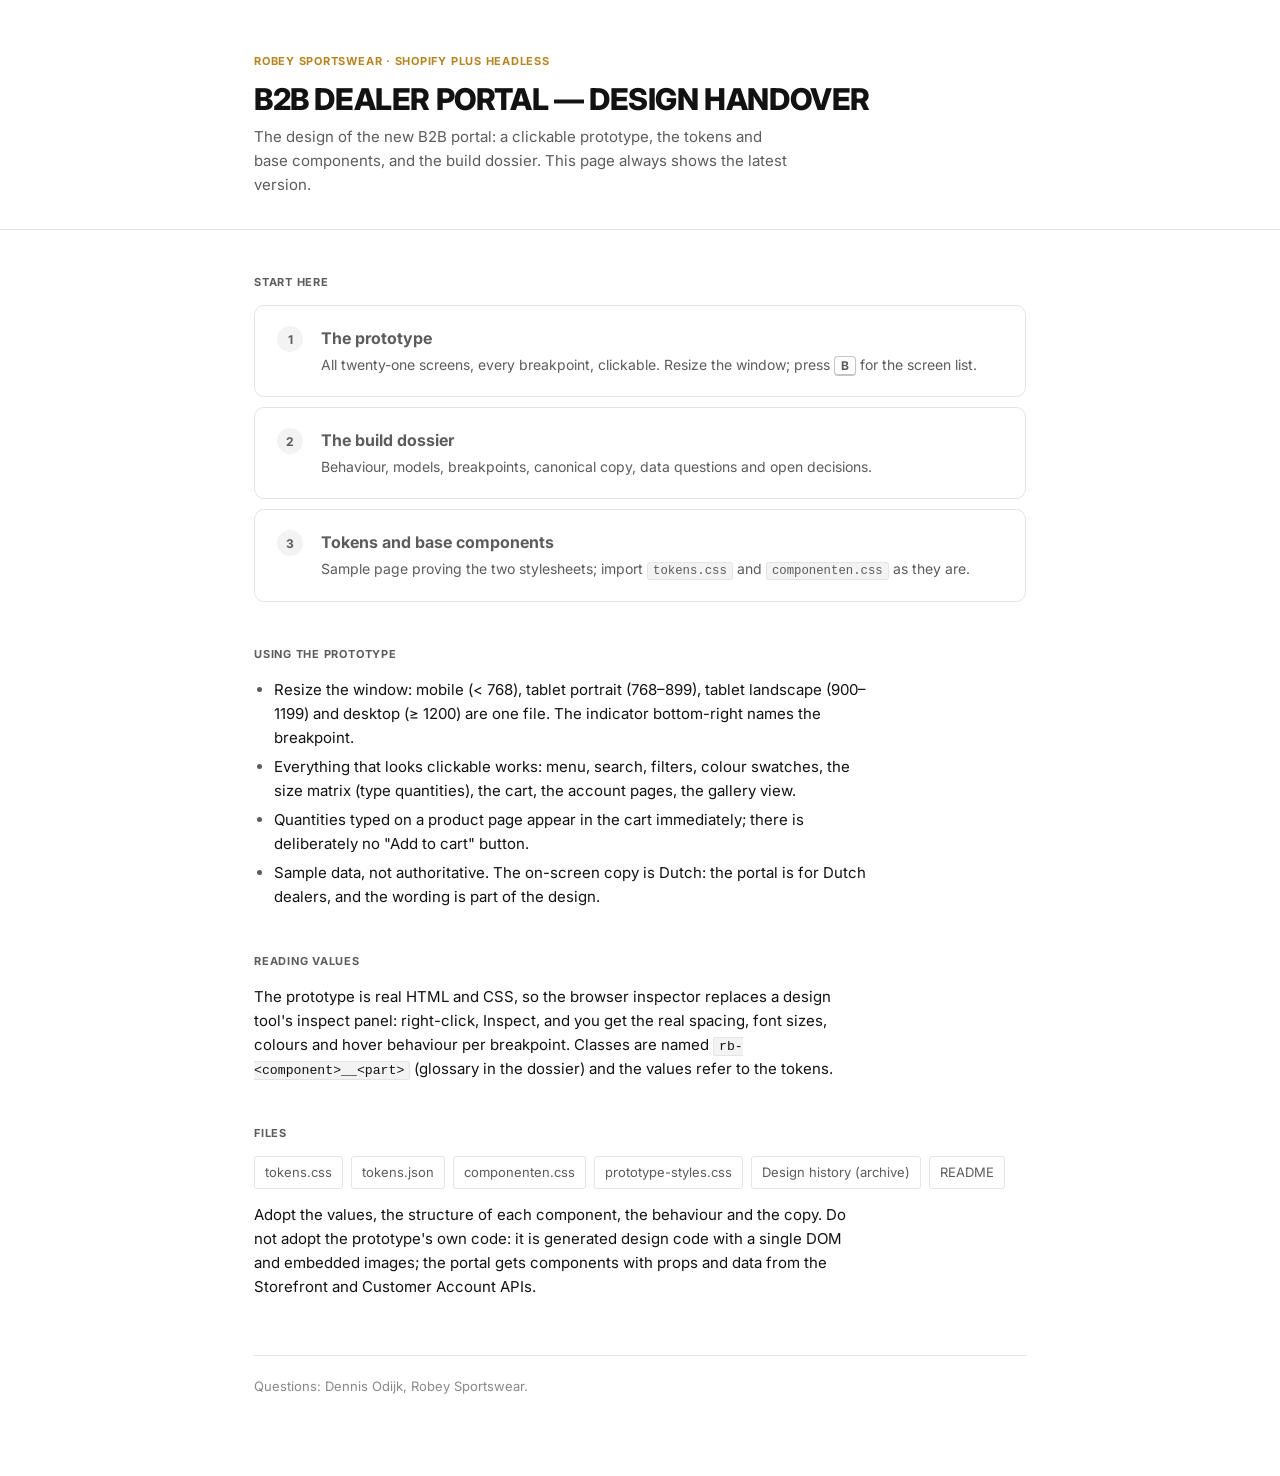
==== index.html @ eb7b760c "Design handover: prototype, build dossier, tokens and base components The prototype holds all twenty" ====
<!doctype html>
<html lang="en">
<meta charset="utf-8">
<title>Robey B2B — design handover</title>
<meta name="viewport" content="width=device-width, initial-scale=1">
<link rel="stylesheet" href="https://fonts.googleapis.com/css2?family=Inter:wght@400;500;600;700;800&display=swap">
<style>
  :root {
    --grond:#FFFFFF; --vlak:#F3F3F3; --lijn:#E4E4E4; --lijn2:#C4C4C4;
    --tekst:#121212; --tekst2:#5C5C5C; --tekst3:#898989; --goud:#B58521;
  }
  @media (prefers-color-scheme: dark) {
    :root:not([data-theme="light"]) { --grond:#121212; --vlak:#1C1C1C; --lijn:#2E2E2E; --lijn2:#444444; --tekst:#F3F3F3; --tekst2:#B0B0B0; --tekst3:#898989; --goud:#C9974A; }
  }
  :root[data-theme="dark"] { --grond:#121212; --vlak:#1C1C1C; --lijn:#2E2E2E; --lijn2:#444444; --tekst:#F3F3F3; --tekst2:#B0B0B0; --tekst3:#898989; --goud:#C9974A; }
  * { box-sizing:border-box; }
  body { margin:0; background:var(--grond); color:var(--tekst); font-family:'Inter','Helvetica Neue',Helvetica,Arial,sans-serif; font-size:15px; line-height:1.6; -webkit-font-smoothing:antialiased; }
  .wrap { max-width:820px; margin:0 auto; padding:0 24px 80px; }
  header { border-bottom:1px solid var(--lijn); margin-bottom:40px; }
  header .wrap { padding-top:48px; padding-bottom:32px; }
  .vlag { display:inline-block; font-size:11px; font-weight:700; letter-spacing:.07em; text-transform:uppercase; color:var(--goud); margin-bottom:10px; }
  h1 { font-size:30px; line-height:36px; font-weight:800; letter-spacing:-0.4px; text-transform:uppercase; margin:0 0 8px; }
  .sub { color:var(--tekst2); margin:0; max-width:60ch; }
  h2 { font-size:11px; font-weight:700; letter-spacing:.07em; text-transform:uppercase; color:var(--tekst2); margin:44px 0 14px; }
  p { margin:0 0 14px; max-width:68ch; }
  a { color:inherit; }
  .kaart { display:flex; gap:18px; align-items:flex-start; padding:20px 22px; border:1px solid var(--lijn); border-radius:10px; text-decoration:none; margin-bottom:10px; }
  .kaart:hover { border-color:var(--lijn2); background:var(--vlak); }
  .kaart .nr { flex-shrink:0; width:26px; height:26px; border-radius:999px; background:var(--vlak); color:var(--tekst2); font-size:12px; font-weight:700; display:flex; align-items:center; justify-content:center; }
  .kaart b { display:block; font-size:16px; font-weight:700; margin-bottom:2px; }
  .kaart span { display:block; color:var(--tekst2); font-size:14px; }
  ul { margin:0 0 14px; padding-left:20px; max-width:68ch; }
  li { margin:5px 0; }
  li::marker { color:var(--tekst2); }
  code { font-family:ui-monospace,SFMono-Regular,Menlo,Consolas,monospace; font-size:.88em; background:var(--vlak); border:1px solid var(--lijn); border-radius:3px; padding:1px 5px; }
  kbd { font-family:inherit; font-size:12px; font-weight:700; border:1px solid var(--lijn2); border-bottom-width:2px; border-radius:4px; padding:1px 6px; }
  .bestanden { display:flex; flex-wrap:wrap; gap:8px; margin-bottom:14px; }
  .bestanden a { font-size:13px; text-decoration:none; border:1px solid var(--lijn); border-radius:3px; padding:5px 10px; color:var(--tekst2); }
  .bestanden a:hover { border-color:var(--lijn2); color:var(--tekst); }
  footer { border-top:1px solid var(--lijn); margin-top:56px; padding-top:20px; color:var(--tekst3); font-size:13px; }
</style>

<header><div class="wrap">
  <span class="vlag">Robey Sportswear · Shopify Plus headless</span>
  <h1>B2B dealer portal — design handover</h1>
  <p class="sub">The design of the new B2B portal: a clickable prototype, the tokens and base components, and the build dossier. This page always shows the latest version.</p>
</div></header>

<div class="wrap">

  <h2>Start here</h2>

  <a class="kaart" href="prototype-responsive.html">
    <span class="nr">1</span>
    <span><b>The prototype</b><span>All twenty-one screens, every breakpoint, clickable. Resize the window; press <kbd>B</kbd> for the screen list.</span></span>
  </a>
  <a class="kaart" href="dossier.html">
    <span class="nr">2</span>
    <span><b>The build dossier</b><span>Behaviour, models, breakpoints, canonical copy, data questions and open decisions.</span></span>
  </a>
  <a class="kaart" href="code/voorbeeld.html">
    <span class="nr">3</span>
    <span><b>Tokens and base components</b><span>Sample page proving the two stylesheets; import <code>tokens.css</code> and <code>componenten.css</code> as they are.</span></span>
  </a>

  <h2>Using the prototype</h2>
  <ul>
    <li>Resize the window: mobile (&lt; 768), tablet portrait (768–899), tablet landscape (900–1199) and desktop (≥ 1200) are one file. The indicator bottom-right names the breakpoint.</li>
    <li>Everything that looks clickable works: menu, search, filters, colour swatches, the size matrix (type quantities), the cart, the account pages, the gallery view.</li>
    <li>Quantities typed on a product page appear in the cart immediately; there is deliberately no "Add to cart" button.</li>
    <li>Sample data, not authoritative. The on-screen copy is Dutch: the portal is for Dutch dealers, and the wording is part of the design.</li>
  </ul>

  <h2>Reading values</h2>
  <p>The prototype is real HTML and CSS, so the browser inspector replaces a design tool's inspect panel: right-click, Inspect, and you get the real spacing, font sizes, colours and hover behaviour per breakpoint. Classes are named <code>rb-&lt;component&gt;__&lt;part&gt;</code> (glossary in the dossier) and the values refer to the tokens.</p>

  <h2>Files</h2>
  <div class="bestanden">
    <a href="code/tokens.css">tokens.css</a>
    <a href="code/tokens.json">tokens.json</a>
    <a href="code/componenten.css">componenten.css</a>
    <a href="code/prototype-styles.css">prototype-styles.css</a>
    <a href="dossier-archief.html">Design history (archive)</a>
    <a href="README.md">README</a>
  </div>
  <p>Adopt the values, the structure of each component, the behaviour and the copy. Do not adopt the prototype's own code: it is generated design code with a single DOM and embedded images; the portal gets components with props and data from the Storefront and Customer Account APIs.</p>

  <footer>Questions: Dennis Odijk, Robey Sportswear.</footer>
</div>
</html>
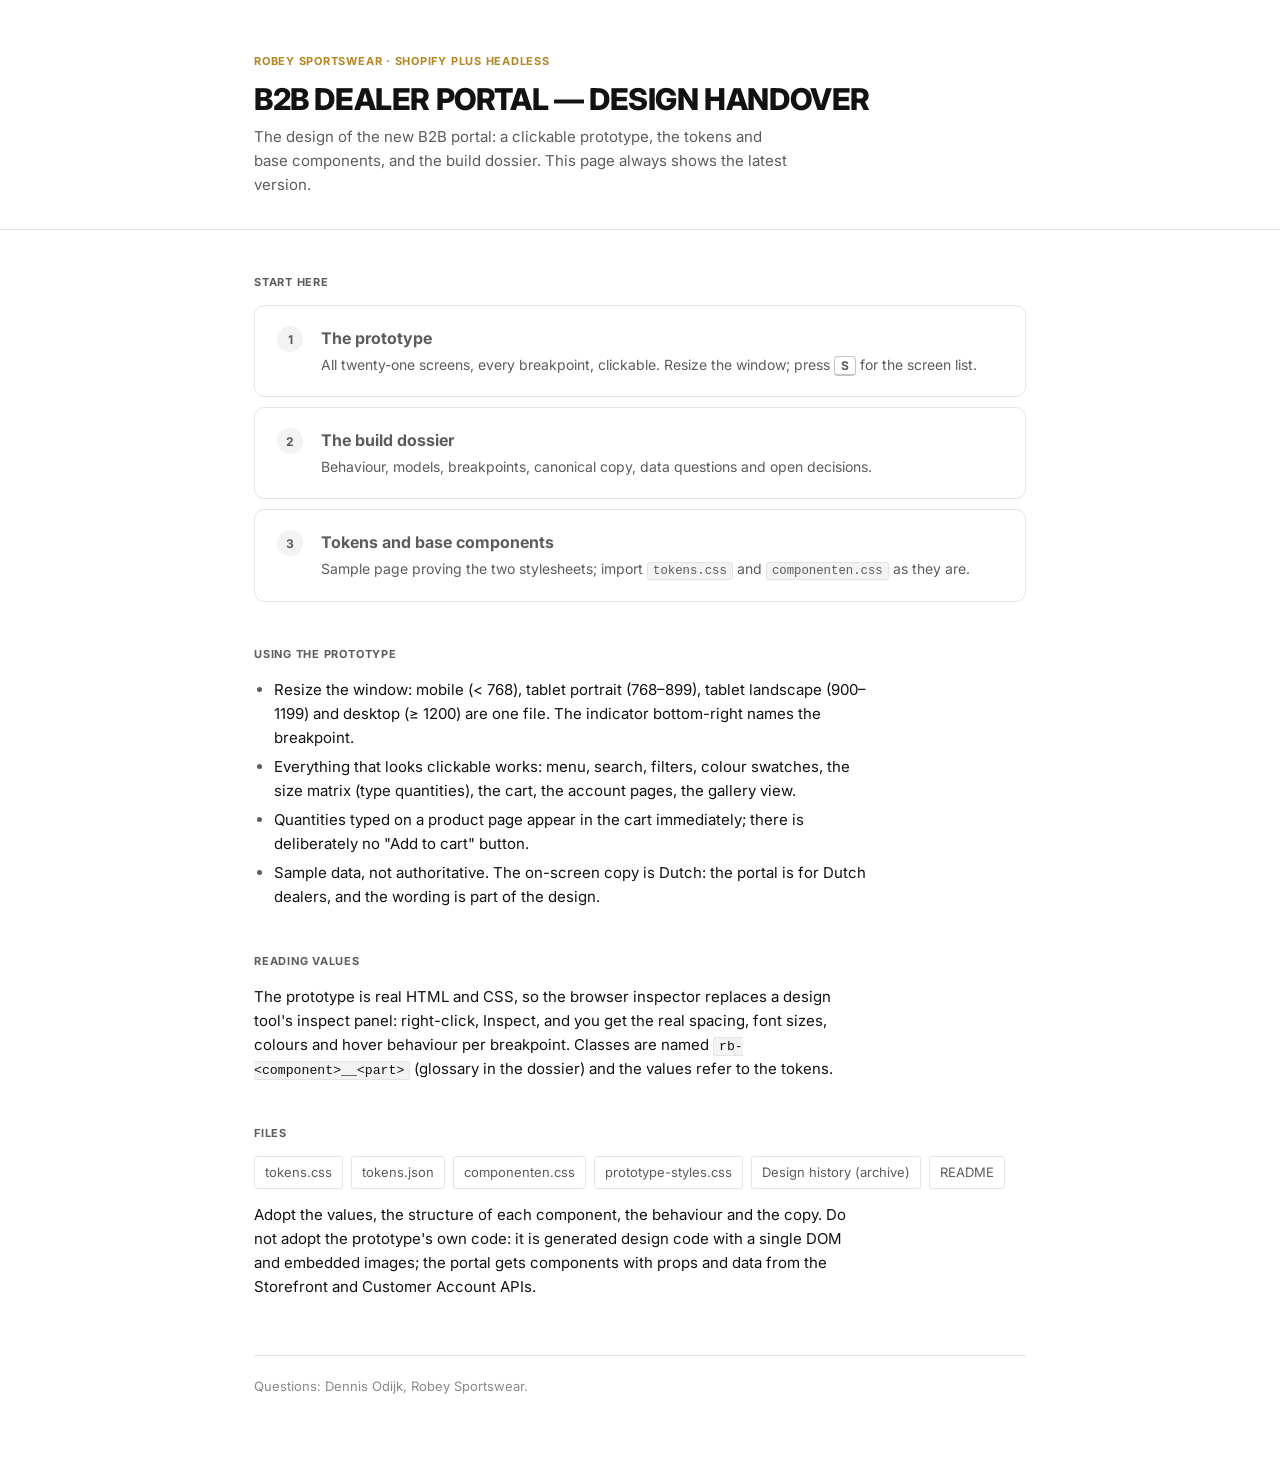
==== commit 166f4b91: "Header shadow, colour filter under Categorie, S for the screen list Co-Authored-By: Claude Opus 5 <n" ====
--- a/index.html
+++ b/index.html
@@ -3,6 +3,7 @@
 <meta charset="utf-8">
 <title>Robey B2B — design handover</title>
 <meta name="viewport" content="width=device-width, initial-scale=1">
+<meta name="robots" content="noindex, nofollow">
 <link rel="stylesheet" href="https://fonts.googleapis.com/css2?family=Inter:wght@400;500;600;700;800&display=swap">
 <style>
   :root {
@@ -52,7 +53,7 @@
 
   <a class="kaart" href="prototype-responsive.html">
     <span class="nr">1</span>
-    <span><b>The prototype</b><span>All twenty-one screens, every breakpoint, clickable. Resize the window; press <kbd>B</kbd> for the screen list.</span></span>
+    <span><b>The prototype</b><span>All twenty-one screens, every breakpoint, clickable. Resize the window; press <kbd>S</kbd> for the screen list.</span></span>
   </a>
   <a class="kaart" href="dossier.html">
     <span class="nr">2</span>
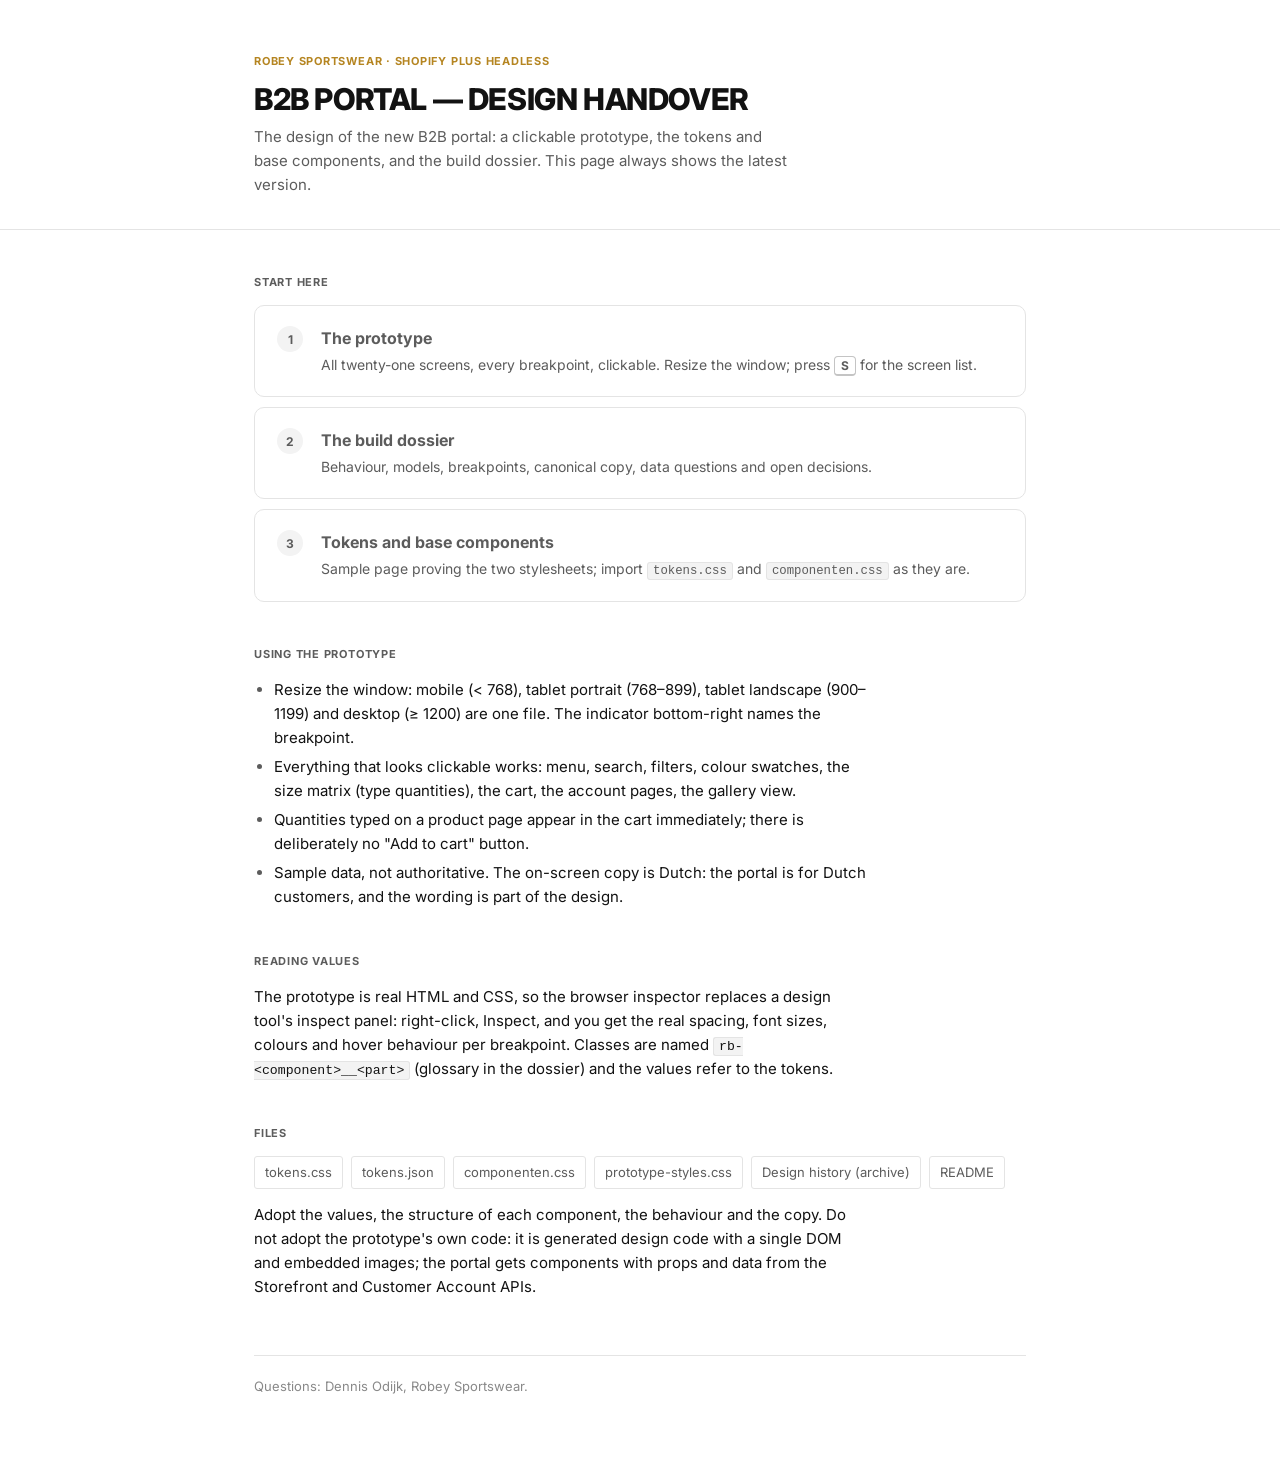
==== commit 36b8d88f: "Drop dealer from the title: the portal is for clubs too" ====
--- a/index.html
+++ b/index.html
@@ -43,7 +43,7 @@
 
 <header><div class="wrap">
   <span class="vlag">Robey Sportswear · Shopify Plus headless</span>
-  <h1>B2B dealer portal — design handover</h1>
+  <h1>B2B portal — design handover</h1>
   <p class="sub">The design of the new B2B portal: a clickable prototype, the tokens and base components, and the build dossier. This page always shows the latest version.</p>
 </div></header>
 
@@ -69,7 +69,7 @@
     <li>Resize the window: mobile (&lt; 768), tablet portrait (768–899), tablet landscape (900–1199) and desktop (≥ 1200) are one file. The indicator bottom-right names the breakpoint.</li>
     <li>Everything that looks clickable works: menu, search, filters, colour swatches, the size matrix (type quantities), the cart, the account pages, the gallery view.</li>
     <li>Quantities typed on a product page appear in the cart immediately; there is deliberately no "Add to cart" button.</li>
-    <li>Sample data, not authoritative. The on-screen copy is Dutch: the portal is for Dutch dealers, and the wording is part of the design.</li>
+    <li>Sample data, not authoritative. The on-screen copy is Dutch: the portal is for Dutch customers, and the wording is part of the design.</li>
   </ul>
 
   <h2>Reading values</h2>
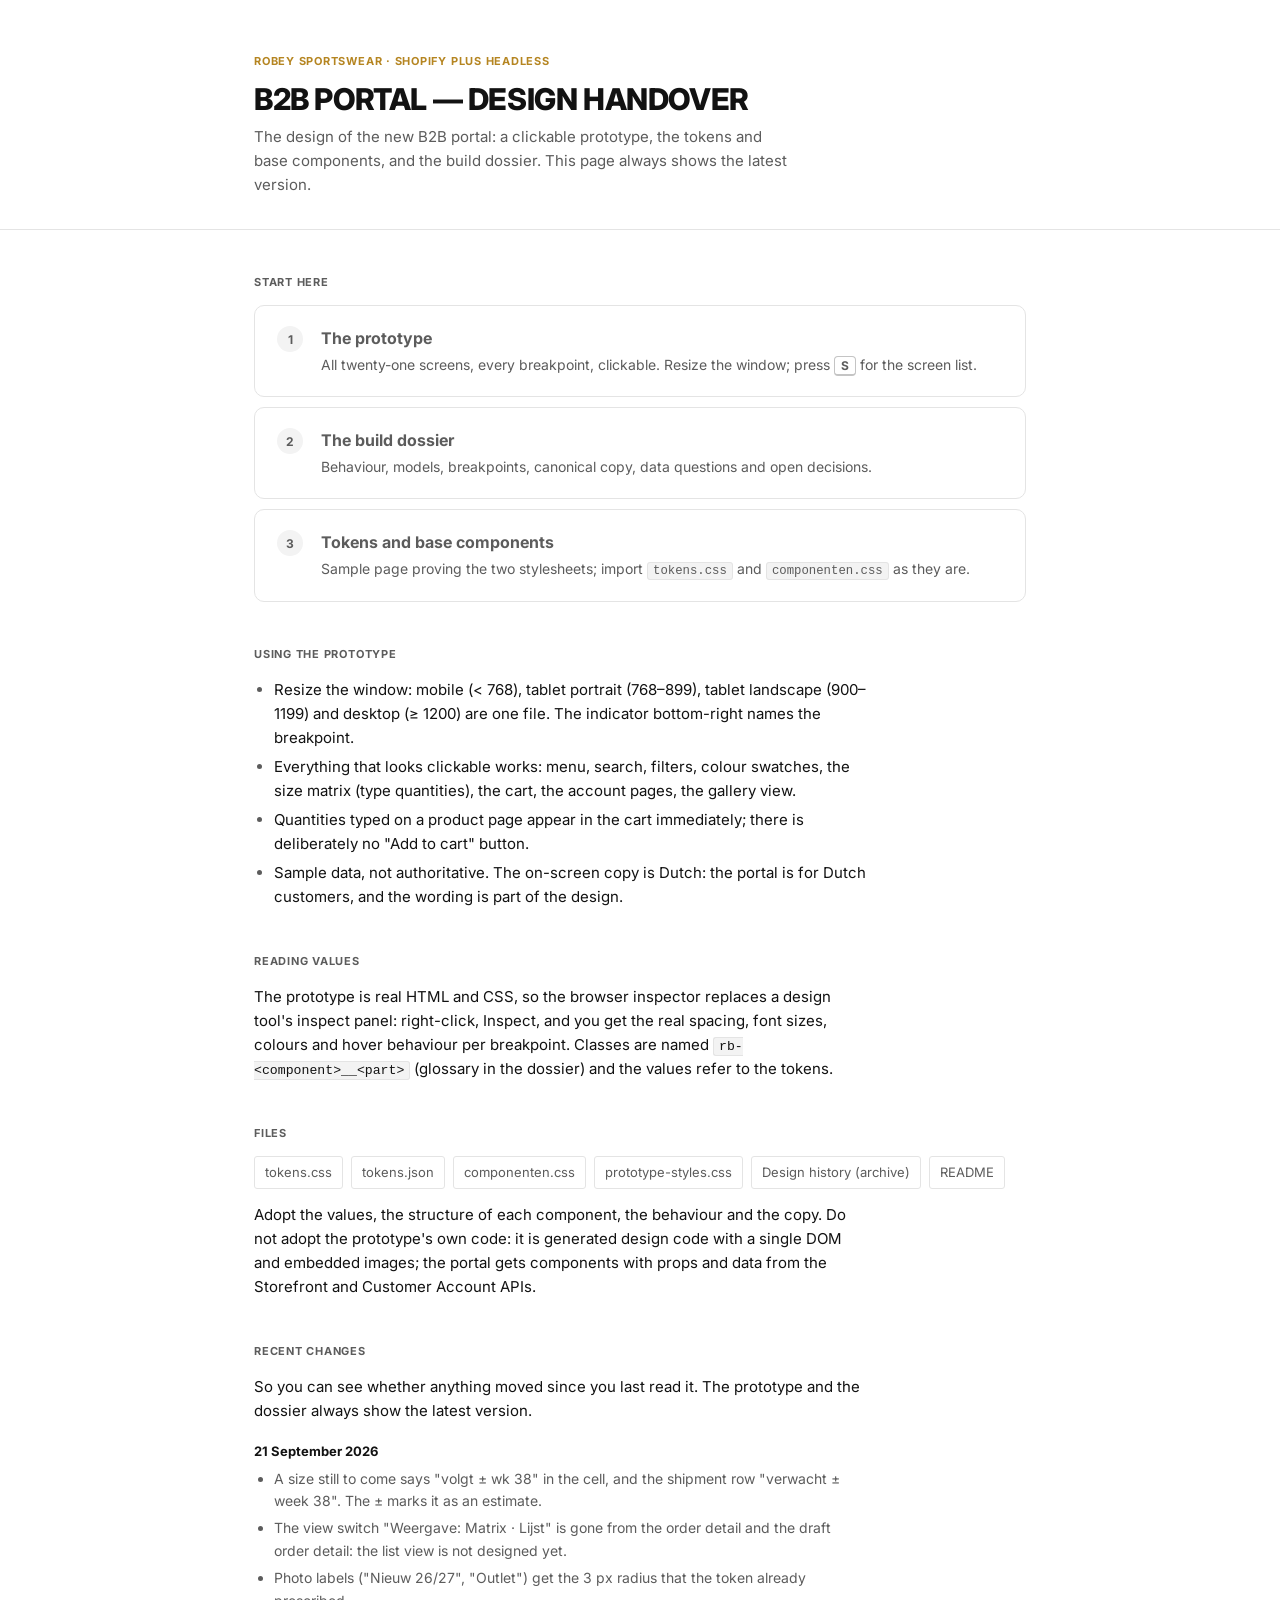
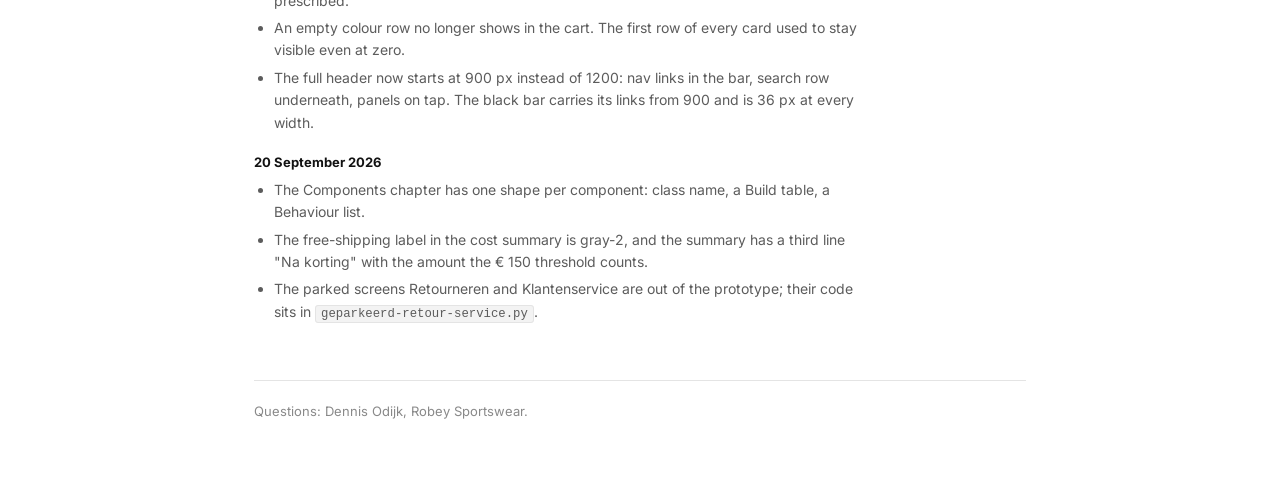
==== commit e098da37: "Add a dated list of recent changes to the landing page" ====
--- a/index.html
+++ b/index.html
@@ -38,6 +38,10 @@
   .bestanden { display:flex; flex-wrap:wrap; gap:8px; margin-bottom:14px; }
   .bestanden a { font-size:13px; text-decoration:none; border:1px solid var(--lijn); border-radius:3px; padding:5px 10px; color:var(--tekst2); }
   .bestanden a:hover { border-color:var(--lijn2); color:var(--tekst); }
+  .wijzig { font-size:14px; }
+  .wijzig .datum { font-weight:700; font-size:13px; margin:18px 0 6px; }
+  .wijzig ul { margin:0; }
+  .wijzig li { color:var(--tekst2); }
   footer { border-top:1px solid var(--lijn); margin-top:56px; padding-top:20px; color:var(--tekst3); font-size:13px; }
 </style>
 
@@ -86,6 +90,11 @@
   </div>
   <p>Adopt the values, the structure of each component, the behaviour and the copy. Do not adopt the prototype's own code: it is generated design code with a single DOM and embedded images; the portal gets components with props and data from the Storefront and Customer Account APIs.</p>
 
+
+  <h2>Recent changes</h2>
+  <p>So you can see whether anything moved since you last read it. The prototype and the dossier always show the latest version.</p>
+  <div class="wijzig"><p class="datum">21 September 2026</p><ul><li>A size still to come says "volgt ± wk 38" in the cell, and the shipment row "verwacht ± week 38". The ± marks it as an estimate.</li><li>The view switch "Weergave: Matrix · Lijst" is gone from the order detail and the draft order detail: the list view is not designed yet.</li><li>Photo labels ("Nieuw 26/27", "Outlet") get the 3 px radius that the token already prescribed.</li><li>An empty colour row no longer shows in the cart. The first row of every card used to stay visible even at zero.</li><li>The full header now starts at 900 px instead of 1200: nav links in the bar, search row underneath, panels on tap. The black bar carries its links from 900 and is 36 px at every width.</li></ul><p class="datum">20 September 2026</p><ul><li>The Components chapter has one shape per component: class name, a Build table, a Behaviour list.</li><li>The free-shipping label in the cost summary is gray-2, and the summary has a third line "Na korting" with the amount the € 150 threshold counts.</li><li>The parked screens Retourneren and Klantenservice are out of the prototype; their code sits in <code>geparkeerd-retour-service.py</code>.</li></ul></div>
+
   <footer>Questions: Dennis Odijk, Robey Sportswear.</footer>
 </div>
 </html>
